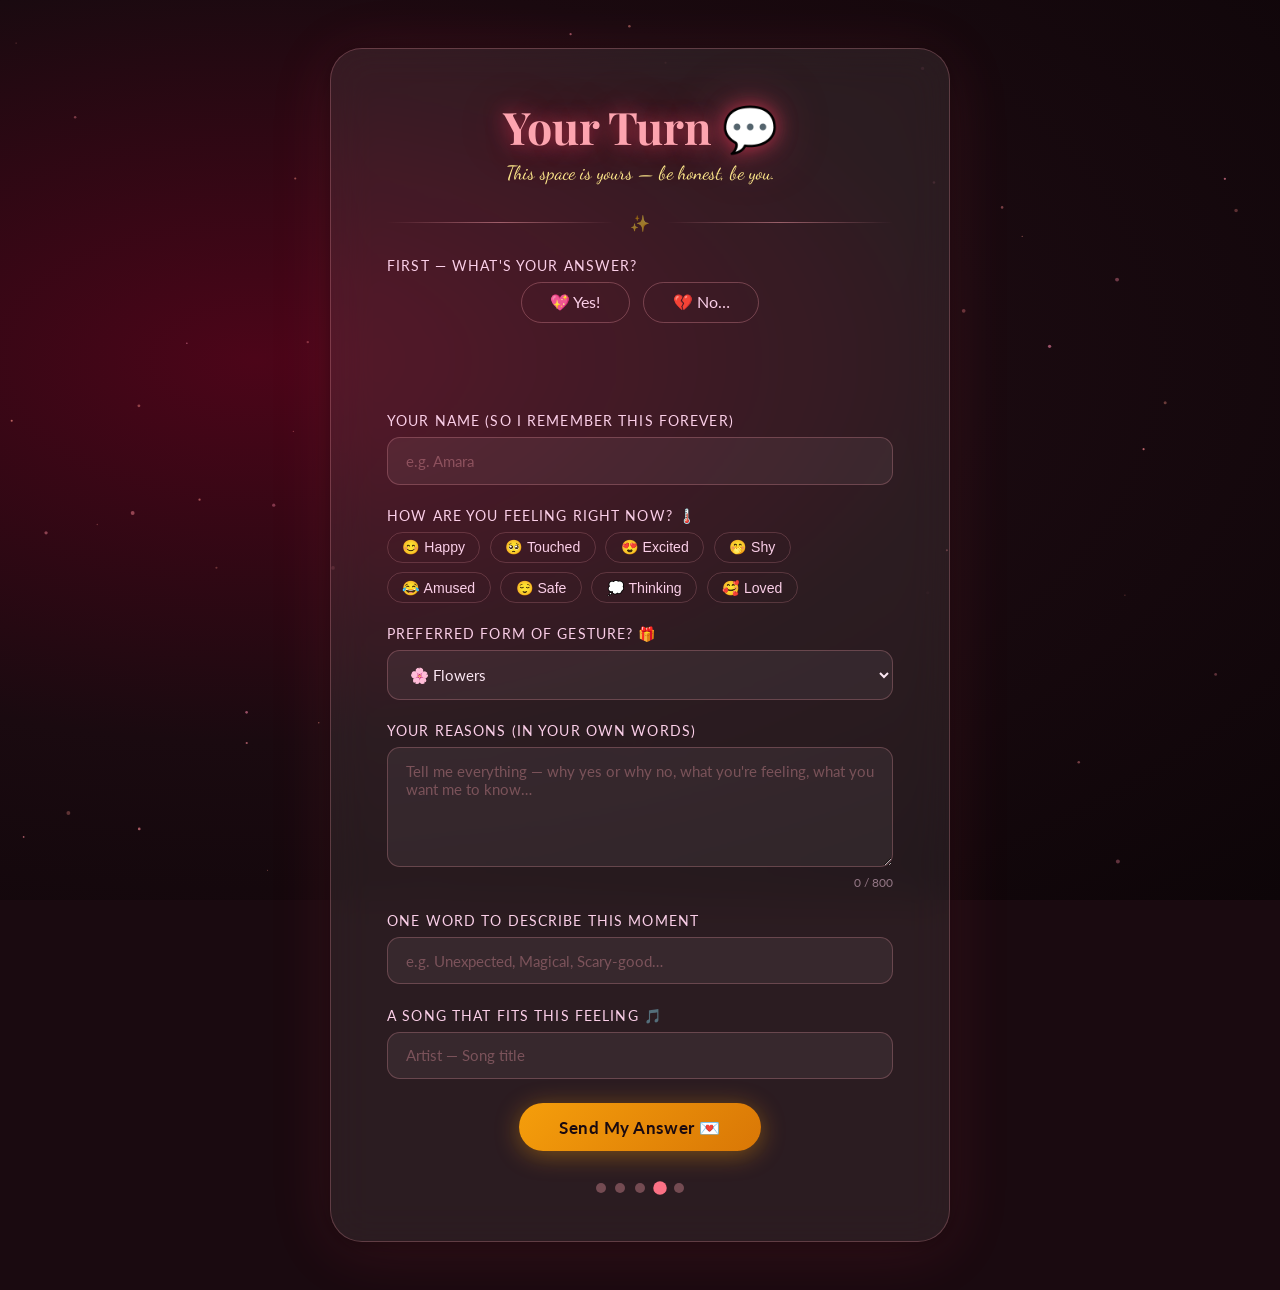
==== answer.html @ a1d5eb67 "Add files via upload" ====
<!DOCTYPE html>
<html lang="en">

<head>
    <meta charset="UTF-8" />
    <meta name="viewport" content="width=device-width, initial-scale=1.0" />
    <title>Your Answer 💬</title>
    <link rel="stylesheet" href="style.css" />
    <style>
        .answer-title {
            font-size: clamp(1.7rem, 5vw, 2.8rem);
            color: var(--blush);
            text-align: center;
            margin-bottom: 0.3rem;
        }

        .answer-sub {
            font-family: 'Dancing Script', cursive;
            font-size: 1.2rem;
            color: var(--gold-light);
            text-align: center;
            margin-bottom: 1.8rem;
        }

        /* ——— Toggle ——— */
        .answer-toggle {
            display: flex;
            gap: 0.8rem;
            justify-content: center;
            margin-bottom: 1.8rem;
        }

        .toggle-btn {
            padding: 0.6rem 1.8rem;
            border-radius: 50px;
            border: 1px solid rgba(253, 164, 175, 0.3);
            background: transparent;
            color: var(--text-muted);
            cursor: pointer;
            font-family: 'Lato', sans-serif;
            font-size: 1rem;
            transition: all 0.25s;
        }

        .toggle-btn.selected-yes {
            background: linear-gradient(135deg, var(--rose), var(--rose-dark));
            color: #fff;
            border-color: transparent;
            box-shadow: 0 4px 20px rgba(244, 63, 94, 0.4);
        }

        .toggle-btn.selected-no {
            background: rgba(100, 100, 100, 0.25);
            color: #aaa;
            border-color: rgba(150, 150, 150, 0.3);
        }

        /* ——— Form ——— */
        .form-group {
            margin-bottom: 1.4rem;
        }

        label {
            display: block;
            font-size: 0.88rem;
            color: var(--text-muted);
            margin-bottom: 0.5rem;
            text-transform: uppercase;
            letter-spacing: 0.08em;
        }

        input[type="text"],
        textarea,
        select {
            width: 100%;
            background: rgba(255, 255, 255, 0.06);
            border: 1px solid rgba(253, 164, 175, 0.25);
            border-radius: 0.8rem;
            padding: 0.85rem 1.1rem;
            color: var(--text-light);
            font-family: 'Lato', sans-serif;
            font-size: 0.95rem;
            outline: none;
            transition: border-color 0.25s, box-shadow 0.25s;
            resize: vertical;
        }

        input[type="text"]:focus,
        textarea:focus,
        select:focus {
            border-color: var(--rose-light);
            box-shadow: 0 0 0 3px rgba(244, 63, 94, 0.15);
        }

        input::placeholder,
        textarea::placeholder {
            color: rgba(253, 164, 175, 0.35);
        }

        select option {
            background: #3a0018;
            color: var(--text-light);
        }

        textarea {
            min-height: 120px;
        }

        /* ——— Mood selector ——— */
        .mood-row {
            display: flex;
            gap: 0.6rem;
            flex-wrap: wrap;
        }

        .mood-chip {
            padding: 0.4rem 0.9rem;
            border-radius: 50px;
            border: 1px solid rgba(253, 164, 175, 0.2);
            background: transparent;
            color: var(--text-muted);
            cursor: pointer;
            font-size: 0.88rem;
            transition: all 0.2s;
        }

        .mood-chip.active {
            background: rgba(244, 63, 94, 0.2);
            border-color: var(--rose);
            color: var(--blush);
        }

        /* ——— Char count ——— */
        .char-count {
            text-align: right;
            font-size: 0.78rem;
            color: var(--text-muted);
            opacity: 0.5;
            margin-top: 0.3rem;
        }

        /* ——— Submit ——— */
        .submit-row {
            text-align: center;
            margin-top: 1.5rem;
        }

        /* ——— Reaction section (shows after yes/no pick) ——— */
        #reaction-msg {
            text-align: center;
            font-family: 'Dancing Script', cursive;
            font-size: 1.2rem;
            color: var(--gold-light);
            margin-bottom: 1rem;
            min-height: 2em;
            transition: opacity 0.4s;
            opacity: 0;
        }
    </style>
</head>

<body>
    <div class="bg-gradient"></div>

    <div class="page" style="padding-top:3rem; padding-bottom:3rem;">
        <div class="glass-card fade-in" style="max-width:620px;">
            <h1 class="answer-title glow">Your Turn 💬</h1>
            <p class="answer-sub">This space is yours — be honest, be you.</p>

            <div class="divider">✨</div>

            <!-- Step 1: Pick answer -->
            <div class="form-group">
                <label>First — what's your answer?</label>
                <div class="answer-toggle">
                    <button class="toggle-btn" id="btn-yes" onclick="pickAnswer('yes')">💖 Yes!</button>
                    <button class="toggle-btn" id="btn-no" onclick="pickAnswer('no')">💔 No…</button>
                </div>
                <p id="reaction-msg"></p>
            </div>

            <!-- The form -->
            <form id="answer-form" onsubmit="submitAnswer(event)">
                <div class="form-group">
                    <label>Your name (so I remember this forever)</label>
                    <input type="text" id="name" placeholder="e.g. Amara" maxlength="50" required />
                </div>

                <div class="form-group">
                    <label>How are you feeling right now? 🌡️</label>
                    <div class="mood-row" id="mood-row">
                        <button type="button" class="mood-chip" onclick="toggleMood(this)">😊 Happy</button>
                        <button type="button" class="mood-chip" onclick="toggleMood(this)">🥺 Touched</button>
                        <button type="button" class="mood-chip" onclick="toggleMood(this)">😍 Excited</button>
                        <button type="button" class="mood-chip" onclick="toggleMood(this)">🤭 Shy</button>
                        <button type="button" class="mood-chip" onclick="toggleMood(this)">😂 Amused</button>
                        <button type="button" class="mood-chip" onclick="toggleMood(this)">😌 Safe</button>
                        <button type="button" class="mood-chip" onclick="toggleMood(this)">💭 Thinking</button>
                        <button type="button" class="mood-chip" onclick="toggleMood(this)">🥰 Loved</button>
                    </div>
                </div>

                <div class="form-group">
                    <label>Preferred form of gesture? 🎁</label>
                    <select id="gesture-type" onchange="checkOtherGesture()">
                        <option value="Flowers">🌸 Flowers</option>
                        <option value="Jewellery">💎 Jewellery</option>
                        <option value="Dinner Date">🍷 Romantic Dinner</option>
                        <option value="Travel">✈️ Travel / Adventure</option>
                        <option value="Handmade">🎨 Something Handmade</option>
                        <option value="Other">✨ Other...</option>
                    </select>
                </div>

                <div class="form-group" id="other-gesture-wrap" style="display:none;">
                    <label>Tell me more about what you'd love...</label>
                    <input type="text" id="gesture-details" placeholder="Describe your dream gesture..."
                        maxlength="100" />
                </div>

                <div class="form-group">
                    <label>Your reasons (in your own words)</label>
                    <textarea id="reasons"
                        placeholder="Tell me everything — why yes or why no, what you're feeling, what you want me to know…"
                        maxlength="800" oninput="updateCount()"></textarea>
                    <p class="char-count"><span id="char-count">0</span> / 800</p>
                </div>

                <div class="form-group">
                    <label>One word to describe this moment</label>
                    <input type="text" id="word" placeholder="e.g. Unexpected, Magical, Scary-good…" maxlength="30" />
                </div>

                <div class="form-group">
                    <label>A song that fits this feeling 🎵</label>
                    <input type="text" id="song" placeholder="Artist — Song title" maxlength="80" />
                </div>

                <div class="submit-row">
                    <button type="submit" class="btn btn-gold" style="font-size:1.05rem; padding:0.85rem 2.5rem;">
                        Send My Answer 💌
                    </button>
                </div>
            </form>

            <div class="nav-dots" style="margin-top:2rem;">
                <span></span>
                <span></span>
                <span></span>
                <span class="active"></span>
                <span></span>
            </div>
        </div>
    </div>

    <script src="main.js"></script>
    <script>
        let chosenAnswer = null;

        const yesReactions = [
            "💖 My heart just did a little dance!",
            "🌸 I can't stop smiling reading that…",
            "🥺 This is the best thing I've ever seen.",
            "✨ Now tell me everything!",
        ];

        const noReactions = [
            "💙 Thank you for being honest with me.",
            "🌿 Your honesty means a lot. Tell me more.",
            "🤍 I respect whatever you feel.",
        ];

        function pickAnswer(val) {
            chosenAnswer = val;
            const yBtn = document.getElementById('btn-yes');
            const nBtn = document.getElementById('btn-no');
            const reaction = document.getElementById('reaction-msg');

            yBtn.className = 'toggle-btn' + (val === 'yes' ? ' selected-yes' : '');
            nBtn.className = 'toggle-btn' + (val === 'no' ? ' selected-no' : '');

            const phrases = val === 'yes' ? yesReactions : noReactions;
            reaction.textContent = phrases[Math.floor(Math.random() * phrases.length)];
            reaction.style.opacity = '1';

            if (val === 'yes') {
                for (let i = 0; i < 8; i++) {
                    setTimeout(() => {
                        const h = document.createElement('span');
                        h.style.cssText = `
              position:fixed; font-size:${1.2 + Math.random() * 1.5}rem;
              left:${Math.random() * 100}vw; top:${Math.random() * 100}vh;
              animation:sparkle-pop 0.8s ease forwards;
              pointer-events:none; z-index:9999;
            `;
                        h.textContent = ['💕', '💖', '❤️', '🌸', '✨'][Math.floor(Math.random() * 5)];
                        document.body.appendChild(h);
                        setTimeout(() => h.remove(), 1000);
                    }, i * 80);
                }
            }
        }

        function checkOtherGesture() {
            const val = document.getElementById('gesture-type').value;
            document.getElementById('other-gesture-wrap').style.display = (val === 'Other' || val === 'Jewellery' || val === 'Flowers') ? 'block' : 'none';
        }

        function toggleMood(el) {
            el.classList.toggle('active');
        }

        function updateCount() {
            const ta = document.getElementById('reasons');
            document.getElementById('char-count').textContent = ta.value.length;
        }

        function submitAnswer(e) {
            e.preventDefault();

            const name = document.getElementById('name').value.trim();
            const reasons = document.getElementById('reasons').value.trim();
            const word = document.getElementById('word').value.trim();
            const song = document.getElementById('song').value.trim();
            const moods = [...document.querySelectorAll('.mood-chip.active')].map(el => el.textContent).join(', ');

            // Save to localStorage
            localStorage.setItem('proposal_answer', JSON.stringify({
                answer: chosenAnswer,
                name, reasons, word, song, moods,
                gesture: document.getElementById('gesture-type').value,
                gestureDetails: document.getElementById('gesture-details').value.trim(),
                timestamp: new Date().toISOString()
            }));

            window.location.href = 'celebrate.html';
        }
    </script>
</body>

</html>
---- style.css ----
/* =========================================
   GIRLFRIEND PROPOSAL — Global Styles
   ========================================= */

@import url('https://fonts.googleapis.com/css2?family=Playfair+Display:ital,wght@0,400;0,700;1,400;1,700&family=Lato:wght@300;400;700&family=Dancing+Script:wght@400;700&display=swap');

/* ——— CSS Variables ——— */
:root {
  --rose:       #f43f5e;
  --rose-light: #fb7185;
  --rose-dark:  #be123c;
  --blush:      #fda4af;
  --cream:      #fff1f2;
  --gold:       #f59e0b;
  --gold-light: #fde68a;
  --deep:       #1a0a10;
  --wine:       #4c0519;
  --text-light: #fce7f3;
  --text-muted: #fbcfe8;
  --glass-bg:   rgba(255, 241, 242, 0.08);
  --glass-border: rgba(253, 164, 175, 0.25);
}

/* ——— Reset & Base ——— */
*, *::before, *::after {
  box-sizing: border-box;
  margin: 0;
  padding: 0;
}

html {
  scroll-behavior: smooth;
}

body {
  font-family: 'Lato', sans-serif;
  background: var(--deep);
  color: var(--text-light);
  min-height: 100vh;
  overflow-x: hidden;
  cursor: default;
}

/* ——— Typography ——— */
h1, h2, h3 {
  font-family: 'Playfair Display', serif;
}

.script {
  font-family: 'Dancing Script', cursive;
}

/* ——— Animated Background ——— */
.bg-gradient {
  position: fixed;
  inset: 0;
  z-index: -2;
  background: radial-gradient(ellipse at 20% 40%, #4c0519 0%, #1a0a10 50%, #0d0508 100%);
  animation: bg-pulse 8s ease-in-out infinite alternate;
}

@keyframes bg-pulse {
  0%   { filter: brightness(1); }
  100% { filter: brightness(1.15); }
}

/* ——— Particle Canvas ——— */
#particle-canvas {
  position: fixed;
  inset: 0;
  z-index: -1;
  pointer-events: none;
}

/* ——— Page Wrapper ——— */
.page {
  min-height: 100vh;
  display: flex;
  flex-direction: column;
  align-items: center;
  justify-content: center;
  padding: 2rem;
  position: relative;
}

/* ——— Glass Card ——— */
.glass-card {
  background: var(--glass-bg);
  border: 1px solid var(--glass-border);
  border-radius: 2rem;
  backdrop-filter: blur(20px);
  -webkit-backdrop-filter: blur(20px);
  padding: 3rem 3.5rem;
  max-width: 700px;
  width: 100%;
  box-shadow: 0 8px 64px rgba(244, 63, 94, 0.12), 0 2px 16px rgba(0,0,0,0.4);
  animation: float-card 6s ease-in-out infinite;
}

@keyframes float-card {
  0%, 100% { transform: translateY(0px); }
  50%       { transform: translateY(-10px); }
}

/* ——— Nav Dots ——— */
.nav-dots {
  display: flex;
  gap: 0.6rem;
  justify-content: center;
  margin-top: 2.5rem;
}

.nav-dots span {
  width: 10px;
  height: 10px;
  border-radius: 50%;
  background: rgba(253, 164, 175, 0.35);
  cursor: pointer;
  transition: all 0.3s ease;
}

.nav-dots span.active {
  background: var(--rose-light);
  transform: scale(1.35);
}

/* ——— Buttons ——— */
.btn {
  display: inline-block;
  padding: 0.8rem 2.4rem;
  border-radius: 50px;
  border: none;
  font-size: 1rem;
  font-family: 'Lato', sans-serif;
  font-weight: 700;
  cursor: pointer;
  transition: all 0.25s ease;
  text-decoration: none;
  letter-spacing: 0.03em;
}

.btn-primary {
  background: linear-gradient(135deg, var(--rose), var(--rose-dark));
  color: #fff;
  box-shadow: 0 4px 24px rgba(244, 63, 94, 0.45);
}

.btn-primary:hover {
  transform: translateY(-3px) scale(1.05);
  box-shadow: 0 8px 36px rgba(244, 63, 94, 0.6);
}

.btn-secondary {
  background: transparent;
  color: var(--text-muted);
  border: 1px solid var(--glass-border);
}

.btn-secondary:hover {
  background: var(--glass-bg);
}

.btn-gold {
  background: linear-gradient(135deg, var(--gold), #d97706);
  color: var(--deep);
  box-shadow: 0 4px 24px rgba(245, 158, 11, 0.4);
}

.btn-gold:hover {
  transform: translateY(-3px) scale(1.05);
  box-shadow: 0 8px 36px rgba(245, 158, 11, 0.6);
}

/* ——— Floating Hearts ——— */
.hearts-container {
  position: fixed;
  inset: 0;
  pointer-events: none;
  z-index: 0;
  overflow: hidden;
}

.floating-heart {
  position: absolute;
  bottom: -80px;
  font-size: 1.4rem;
  animation: rise-heart linear infinite;
  opacity: 0;
  filter: drop-shadow(0 0 6px rgba(244, 63, 94, 0.6));
}

@keyframes rise-heart {
  0%   { transform: translateY(0) rotate(0deg) scale(1);   opacity: 0; }
  10%  { opacity: 0.9; }
  80%  { opacity: 0.4; }
  100% { transform: translateY(-110vh) rotate(40deg) scale(0.5); opacity: 0; }
}

/* ——— Sparkle ——— */
.sparkle {
  position: absolute;
  pointer-events: none;
  animation: sparkle-pop 0.6s ease-out forwards;
  font-size: 1.2rem;
}

@keyframes sparkle-pop {
  0%   { transform: scale(0) rotate(0deg);   opacity: 1; }
  60%  { transform: scale(1.4) rotate(180deg); opacity: 0.9; }
  100% { transform: scale(0) rotate(360deg); opacity: 0; }
}

/* ——— Page Transition ——— */
.fade-in {
  animation: fade-in 0.8s ease forwards;
}

@keyframes fade-in {
  from { opacity: 0; transform: translateY(20px); }
  to   { opacity: 1; transform: translateY(0); }
}

/* ——— Glow Text ——— */
.glow {
  text-shadow: 0 0 20px rgba(244, 63, 94, 0.7), 0 0 60px rgba(244, 63, 94, 0.3);
}

.gold-glow {
  text-shadow: 0 0 20px rgba(245, 158, 11, 0.8), 0 0 50px rgba(245, 158, 11, 0.3);
}

/* ——— Divider ——— */
.divider {
  display: flex;
  align-items: center;
  gap: 1rem;
  margin: 1.5rem 0;
  color: var(--blush);
  opacity: 0.5;
}

.divider::before, .divider::after {
  content: '';
  flex: 1;
  height: 1px;
  background: linear-gradient(90deg, transparent, var(--blush), transparent);
}

/* ——— Scroll indicator ——— */
.scroll-hint {
  position: absolute;
  bottom: 2rem;
  font-size: 0.8rem;
  color: var(--text-muted);
  opacity: 0.5;
  animation: bounce 2s ease-in-out infinite;
}

@keyframes bounce {
  0%, 100% { transform: translateY(0); }
  50%       { transform: translateY(6px); }
}

/* ——— Responsive ——— */
@media (max-width: 600px) {
  .glass-card {
    padding: 2rem 1.5rem;
    border-radius: 1.4rem;
  }
}
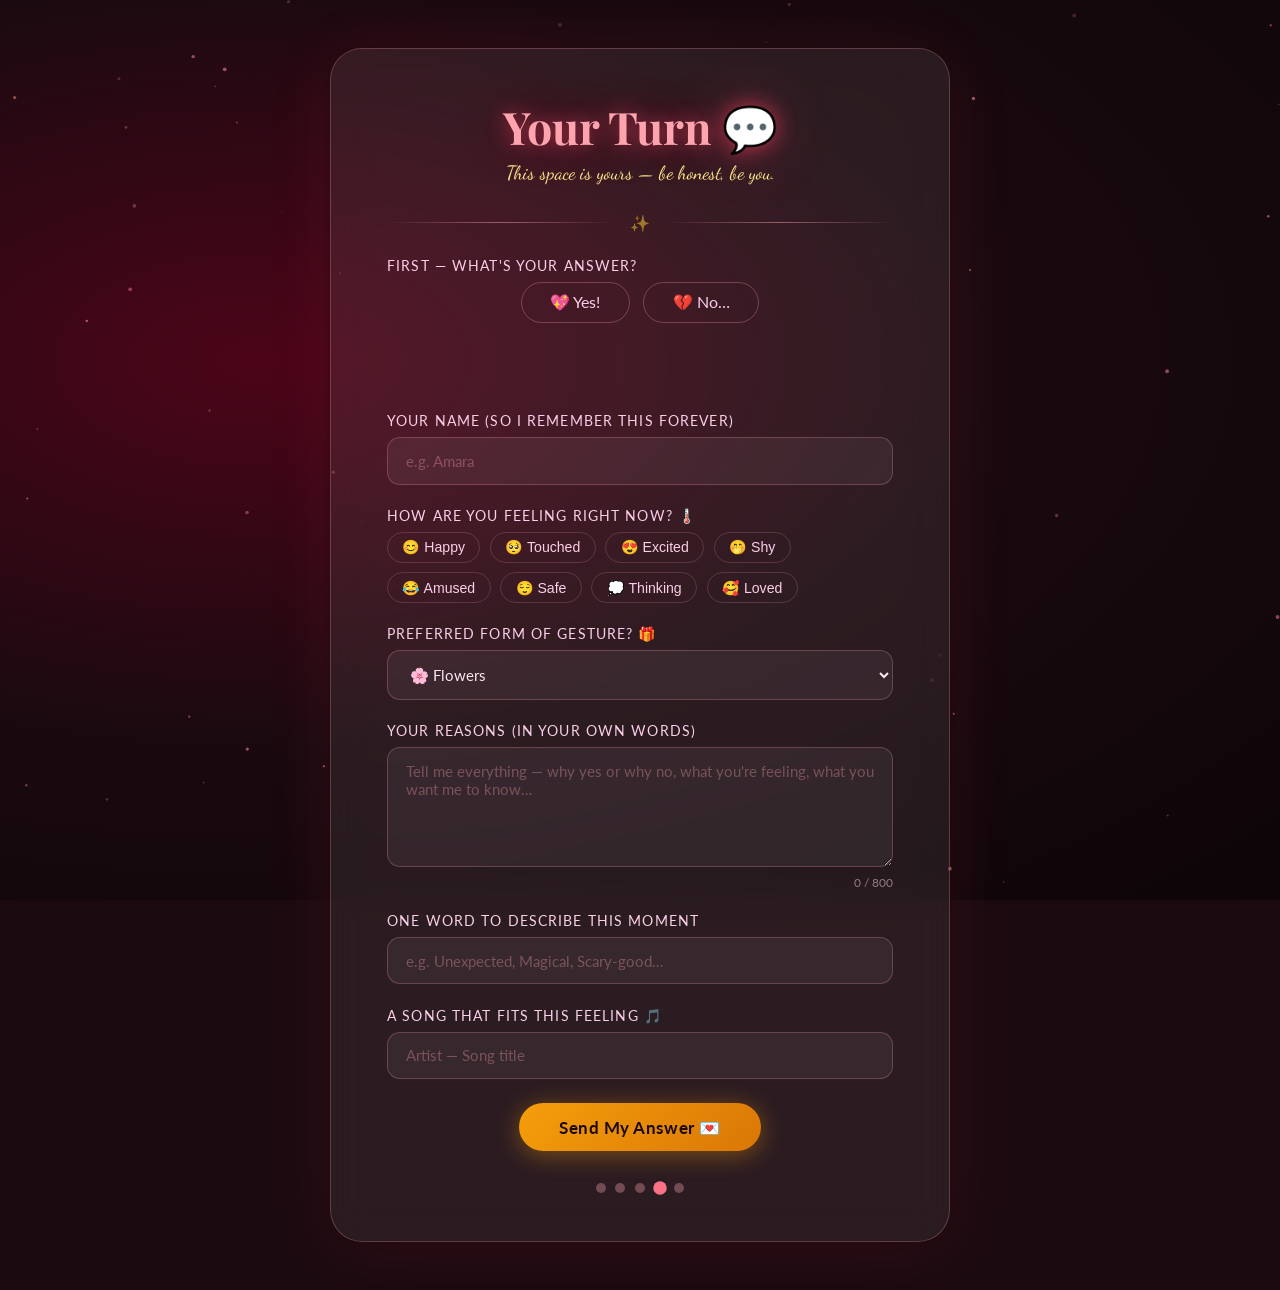
==== commit 7a58fd74: "Add files via upload" ====
--- a/answer.html
+++ b/answer.html
@@ -315,24 +315,53 @@
             document.getElementById('char-count').textContent = ta.value.length;
         }
 
-        function submitAnswer(e) {
+        async function submitAnswer(e) {
             e.preventDefault();
 
             const name = document.getElementById('name').value.trim();
             const reasons = document.getElementById('reasons').value.trim();
             const word = document.getElementById('word').value.trim();
             const song = document.getElementById('song').value.trim();
+            const gesture = document.getElementById('gesture-type').value;
+            const gestureDetails = document.getElementById('gesture-details').value.trim();
             const moods = [...document.querySelectorAll('.mood-chip.active')].map(el => el.textContent).join(', ');
-
-            // Save to localStorage
+            const answer = chosenAnswer === 'yes' ? '💖 YES!' : '💔 No';
+
+            // Save to localStorage (for celebration page)
             localStorage.setItem('proposal_answer', JSON.stringify({
                 answer: chosenAnswer,
-                name, reasons, word, song, moods,
-                gesture: document.getElementById('gesture-type').value,
-                gestureDetails: document.getElementById('gesture-details').value.trim(),
+                name, reasons, word, song, moods, gesture, gestureDetails,
                 timestamp: new Date().toISOString()
             }));
 
+            // Send to your email via Web3Forms
+            try {
+                const submitBtn = document.querySelector('button[type="submit"]');
+                submitBtn.textContent = 'Sending… 💫';
+                submitBtn.disabled = true;
+
+                await fetch('https://api.web3forms.com/submit', {
+                    method: 'POST',
+                    headers: { 'Content-Type': 'application/json' },
+                    body: JSON.stringify({
+                        access_key: '6ee33638-8873-4ba8-8f74-c388b396f3b3',
+                        subject: `💌 Girlfriend Proposal Response from ${name}!`,
+                        from_name: 'Girlfriend Proposal 💕',
+                        'Her Name': name,
+                        'Her Answer': answer,
+                        'Moods': moods || 'Not selected',
+                        'Preferred Gesture': gesture + (gestureDetails ? ` (${gestureDetails})` : ''),
+                        'Her Reasons': reasons || 'Not provided',
+                        'One Word': word || 'Not provided',
+                        'Song': song || 'Not provided',
+                        'Timestamp': new Date().toLocaleString()
+                    })
+                });
+            } catch (err) {
+                // Still redirect even if email fails
+                console.log('Email send error:', err);
+            }
+
             window.location.href = 'celebrate.html';
         }
     </script>
